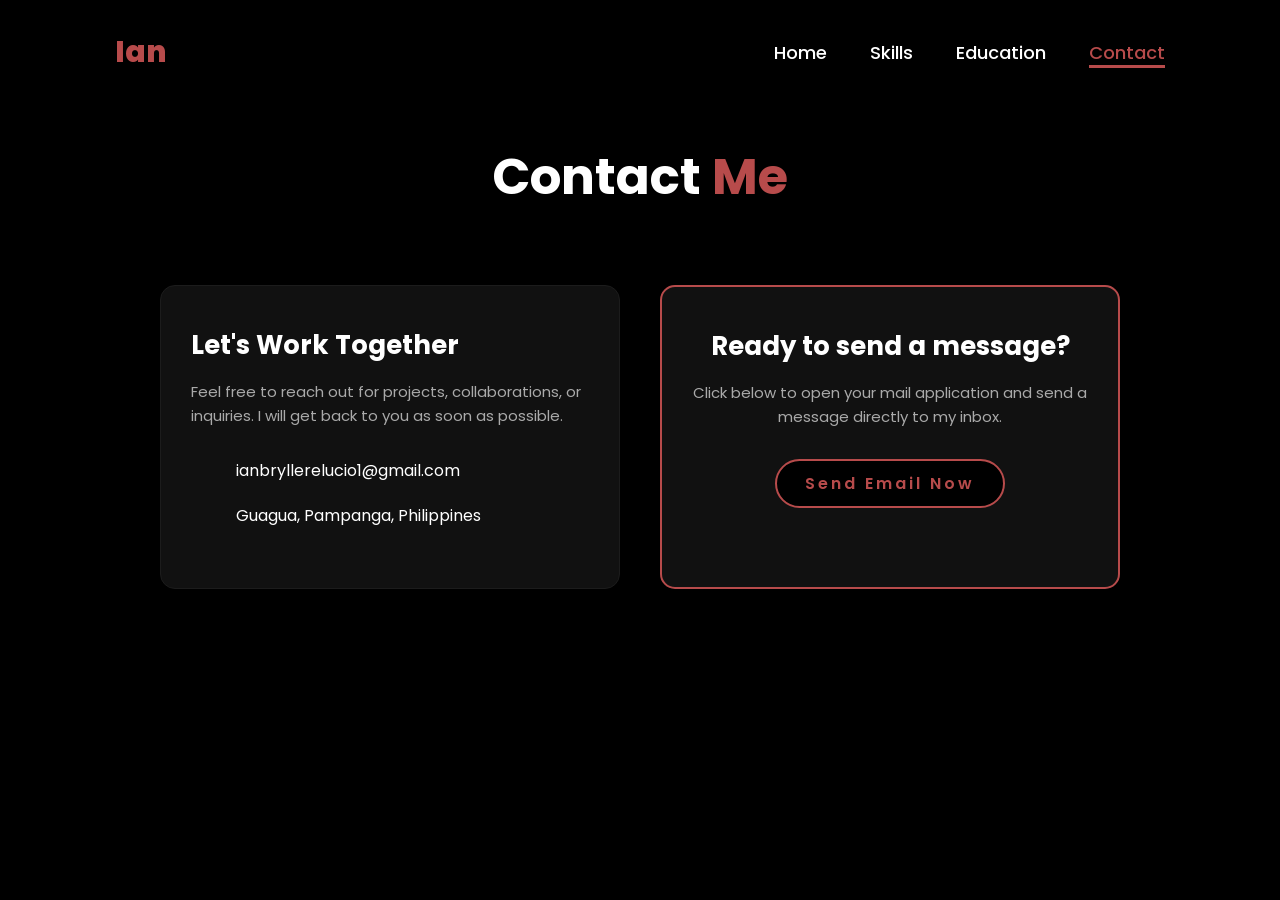
==== contact.html @ 58b4c827 "contact.html added" ====
<!DOCTYPE html>
<html lang="en">
<head>
    <meta charset="UTF-8">
    <meta name="viewport" content="width=device-width, initial-scale=1.0">
    <link rel="stylesheet" href="https://cloudflare.com">
    <link rel="stylesheet" href="style.css">
    <title>Contact Me - Ian</title>
</head>
<body>
    <header>
        <a href="index.html" class="logo">Ian</a>
        <nav>
            <a href="index.html">Home</a>
            <a href="skills.html">Skills</a>
            <a href="education.html">Education</a>
            <a href="contact.html" class="active">Contact</a> <!-- Added active class here -->
        </nav>
    </header>

    <section class="contact">
        <h2 class="heading">Contact <span>Me</span></h2>
        
        <div class="contact-container">
            <!-- Direct Info Card -->
            <div class="contact-info">
                <h3>Let's Work Together</h3>
                <p>Feel free to reach out for projects, collaborations, or inquiries. I will get back to you as soon as possible.</p>
                
                <div class="info-item">
                    <i class="fa-solid fa-envelope"></i>
                    <span>ianbryllerelucio1@gmail.com</span>
                </div>
                <div class="info-item">
                    <i class="fa-solid fa-location-dot"></i>
                    <span>Guagua, Pampanga, Philippines</span>
                </div>
            </div>

            <!-- Direct Quick Mail Button -->
            <div class="contact-action">
                <h3>Ready to send a message?</h3>
                <p>Click below to open your mail application and send a message directly to my inbox.</p>
                <a href="mailto:ianbryllerelucio1@://gmail.com" class="btn">Send Email Now</a>
            </div>
        </div>
    </section>
</body>
</html>
---- style.css ----
@import url('https://fonts.googleapis.com/css2?family=Poppins:wght@100;200;300;400;500;600&display=swap');

*{
    margin: 0;
    padding: 0;
    box-sizing: border-box;
    text-decoration: none;
    border: none;
    outline: none;
    font-family: 'Poppins', sans-serif;
}

html{
    font-size: 62.5%;
}

body{
    width: 100%;
    height: 100vh;
    overflow-x: hidden;
    background-color: black;
    color: white;
}

header{
    margin-top: 20px;
    position: fixed;
    top: 0;
    left: 0;
    width: 100%;
    padding: 1rem 9%;
    background-color: transparent;
    filter: drop-shadow(10px);
    display: flex;
    justify-content: space-between;
    align-items: center;
    z-index: 100;
}

.logo{
    font-size: 3rem;
    color: #b74b4b;
    font-weight: 800;
    cursor: pointer;
    transition: 0.5s ease;
}

.logo:hover{
    transform: scale(1.1);
}

nav a{
    font-size: 1.8rem;
    color: white;
    margin-left: 4rem;
    font-weight: 500;
    transition: 0.3s ease;
    border-bottom: 3px solid transparent;
}

nav a:hover,
nav a.active{
    color: #b74b4b;
    border-bottom: 3px solid #b74b4b;
}

@media(max-width:995px){
    nav{
        position: absolute;
        display: none;
        top: 0;
        right: 0;
        width: 40%;
        border-left: 3px solid #b74b4b;
        border-bottom: 3px solid #b74b4b;
        border-bottom-left-radius: 2rem;
        padding: 1rem solid;
        background-color: #161616;
        border-top: 0.1rem solid rgba(0,0,0,0.1);
    }

    nav.active{
        display: block;
    }

    nav a{
        display: block;
        font-size: 2rem;
        margin: 3rem 0;
    }

    nav a:hover,
    nav a.active{
        padding: 1rem;
        border-radius: 0.5rem;
        border-bottom: 0.5rem solid #b74b4b;
    }
}

section{
    min-height: 100vh;
    padding: 5rem 9% 5rem;
}

.home{
    display: flex;
    justify-content: center;
    align-items: center;
    gap: 8rem;
    background-color: black;
}

.home .home-content h1{
    font-size: 6rem;
    font-weight: 700;
    line-height: 1.3;
}

span{
    color: #b74b4b;
}

.home-content h3{
    font-size: 4rem;
    margin-bottom: 1rem;
    font-weight: 700;
}

.home-content p{
    font-size: 1.6rem;
}

.home-img{
    border-radius: 50%;
}

.home-img img{
    position: relative;
    width: 32vw;
    border-radius: 50%;
    box-shadow: 0 0 25px solid #b74b4b;
    cursor: pointer;
    transition: 0.2s linear;
}

.home-img img:hover{
    font-size: 1.8rem;
    font-weight: 500;
}

.social-icons a{
    display: inline-flex;
    justify-content: center;
    align-items: center;
    width: 4rem;
    height: 4rem;
    background-color: transparent;
    border: 0.2rem solid #b74b4b;
    font-size: 2rem;
    border-radius: 50%;
    margin: 3rem 1.5rem 3rem 0;
    transition: 0.3s ease;
    color: #b74b4b;
}

.social-icons a:hover{
    color: black;
    transform: scale(1.3) translateY(-5px);
    background-color: #b74b4b;
    box-shadow: 0  0 25px #b74b4b;
}

.btn{
    display: inline-block;
    padding: 1rem 2.8rem;
    background-color: black;
    border-radius: 4rem;
    font-size: 1.6rem;
    color: #b74b4b;
    letter-spacing: 0.3rem;
    font-weight: 600;
    border: 2px solid #b74b4b;
    transition: 0.3s ease;
    cursor: pointer;
}

.btn:hover{
    transform: scale3d(1.03);
    background-color: #b74b4b;
    color: black;
    box-shadow: 0 0 25px #b74b4b;
}

.typing-text{
    font-size: 34px;
    font-weight: 600;
    min-width: 280px;
}

.typing-text span{
    position: relative;
}

.typing-text span::before{
    content: "software Developer";
    color: #b74b4b;
    animation: words 20s infinite;
}

.typing-text span::after{
    content: "";
    background-color: black;
    position: absolute;
    width: calc(100% + 8px);
    height: 100%;
    border-left: 3px solid black;
    right: -8;
    animation: cursor 0.6s infinite;
}

@keyframes cursor{
    to{
        border-left: 3px solid #b74b4b;
    }
}

@keyframes words{
    0%, 100%{
        content: "Student";
    }

}

@media (max-width: 1000px){
    .home{
        gap: 4rem;
    }
}

@media(max-width:995px){
    .home{
        flex-direction: column;
        margin: 5rem 4rem;
    }

    .home .home-content h3{
        font-size: 2.5rem;
    }

    .home-content h1{
        font-size: 5rem;
    }

    .home-img img{
        width: 70vw;
        margin-top: 4rem;
    }
}

/* --- Skills Section Styling --- */

/* Base container adjustment to prevent overlapping with the fixed header */
.skills {
    padding-top: 14rem; 
    background-color: black;
    display: flex;
    flex-direction: column;
    align-items: center;
    justify-content: flex-start;
}

/* Section Title */
.heading {
    font-size: 5rem;
    font-weight: 700;
    margin-bottom: 5rem;
    text-align: center;
}

/* Grid layout for your items */
.skills-container {
    display: grid;
    grid-template-columns: repeat(auto-fit, minmax(250px, 1fr));
    gap: 3rem;
    width: 100%;
    max-width: 1200px;
    padding: 0 2rem;
}

/* Individual Card Design */
.skills-box {
    background-color: #111111;
    border: 2px solid #b74b4b;
    border-radius: 2rem;
    padding: 3rem 2rem;
    text-align: center;
    transition: 0.4s ease;
}

/* Icon style */
.skills-box i {
    font-size: 5rem;
    color: #b74b4b;
    margin-bottom: 1.5rem;
}

/* Skill Name */
.skills-box h3 {
    font-size: 2.2rem;
    color: white;
    margin-bottom: 1rem;
}

/* Skill Description Text */
.skills-box p {
    font-size: 1.4rem;
    color: #cccccc;
    line-height: 1.6;
}

.skills-box:hover {
    transform: translateY(-10px);
    box-shadow: 0 0 25px #b74b4b;
    background-color: #161616;
}

/* Mobile Responsiveness for Skills Page */
@media (max-width: 768px) {
    .skills {
        padding-top: 12rem;
    }
    .heading {
        font-size: 4rem;
    }
}
/* --- Education Section Styling --- */

.education {
    padding-top: 14rem; 
    background-color: black;
    display: flex;
    flex-direction: column;
    align-items: center;
    justify-content: flex-start;
}

.education-container {
    display: flex;
    flex-direction: column;
    gap: 3.5rem;
    width: 100%;
    max-width: 900px;
    padding: 0 2rem;
}

.education-box {
    background-color: #111111;
    border-left: 4px solid #b74b4b; /* Distinct timeline bar look on the left side */
    border-top: 1px solid #1c1c1c;
    border-right: 1px solid #1c1c1c;
    border-bottom: 1px solid #1c1c1c;
    border-radius: 1rem;
    padding: 3rem;
    transition: 0.4s ease;
}

.edu-year {
    font-size: 1.4rem;
    color: #b74b4b;
    font-weight: 600;
    margin-bottom: 1rem;
}

.edu-year i {
    margin-right: 0.8rem;
}

.education-box h3 {
    font-size: 2.4rem;
    color: white;
    margin-bottom: 0.5rem;
}

.education-box h4 {
    font-size: 1.6rem;
    color: #cccccc;
    font-weight: 400;
    margin-bottom: 1.5rem;
    font-style: italic;
}

.education-box p {
    font-size: 1.4rem;
    color: #aaaaaa;
    line-height: 1.6;
}

/* Timeline box interactive scale */
.education-box:hover {
    transform: translateX(10px); /* Slides slightly forward dynamically on hover */
    background-color: #161616;
    box-shadow: 0 0 20px rgba(183, 75, 75, 0.2);
}

@media (max-width: 768px) {
    .education {
        padding-top: 12rem;
    }
}
/* --- Contact Section Styling --- */

.contact {
    padding-top: 14rem; 
    background-color: black;
    display: flex;
    flex-direction: column;
    align-items: center;
    justify-content: flex-start;
}

.contact-container {
    display: grid;
    grid-template-columns: repeat(auto-fit, minmax(300px, 1fr));
    gap: 4rem;
    width: 100%;
    max-width: 1000px;
    padding: 0 2rem;
    margin-top: 2rem;
}

.contact-info, .contact-action {
    background-color: #111111;
    border: 1px solid #1c1c1c;
    border-radius: 1.5rem;
    padding: 4rem 3rem;
    transition: 0.4s ease;
}

.contact-info h3, .contact-action h3 {
    font-size: 2.6rem;
    color: white;
    margin-bottom: 1.5rem;
}

.contact-info p, .contact-action p {
    font-size: 1.5rem;
    color: #aaaaaa;
    line-height: 1.6;
    margin-bottom: 3rem;
}

.info-item {
    display: flex;
    align-items: center;
    gap: 1.5rem;
    margin-bottom: 2rem;
}

.info-item i {
    font-size: 2.2rem;
    color: #b74b4b;
    width: 3rem;
    text-align: center;
}

.info-item span {
    font-size: 1.6rem;
    color: white;
}

.contact-action {
    display: flex;
    flex-direction: column;
    align-items: center;
    text-align: center;
    border: 2px solid #b74b4b; /* Highlights the action box */
}

/* Interactive effects */
.contact-info:hover, .contact-action:hover {
    transform: translateY(-5px);
    box-shadow: 0 0 20px rgba(183, 75, 75, 0.15);
}

@media (max-width: 768px) {
    .contact {
        padding-top: 12rem;
    }
}
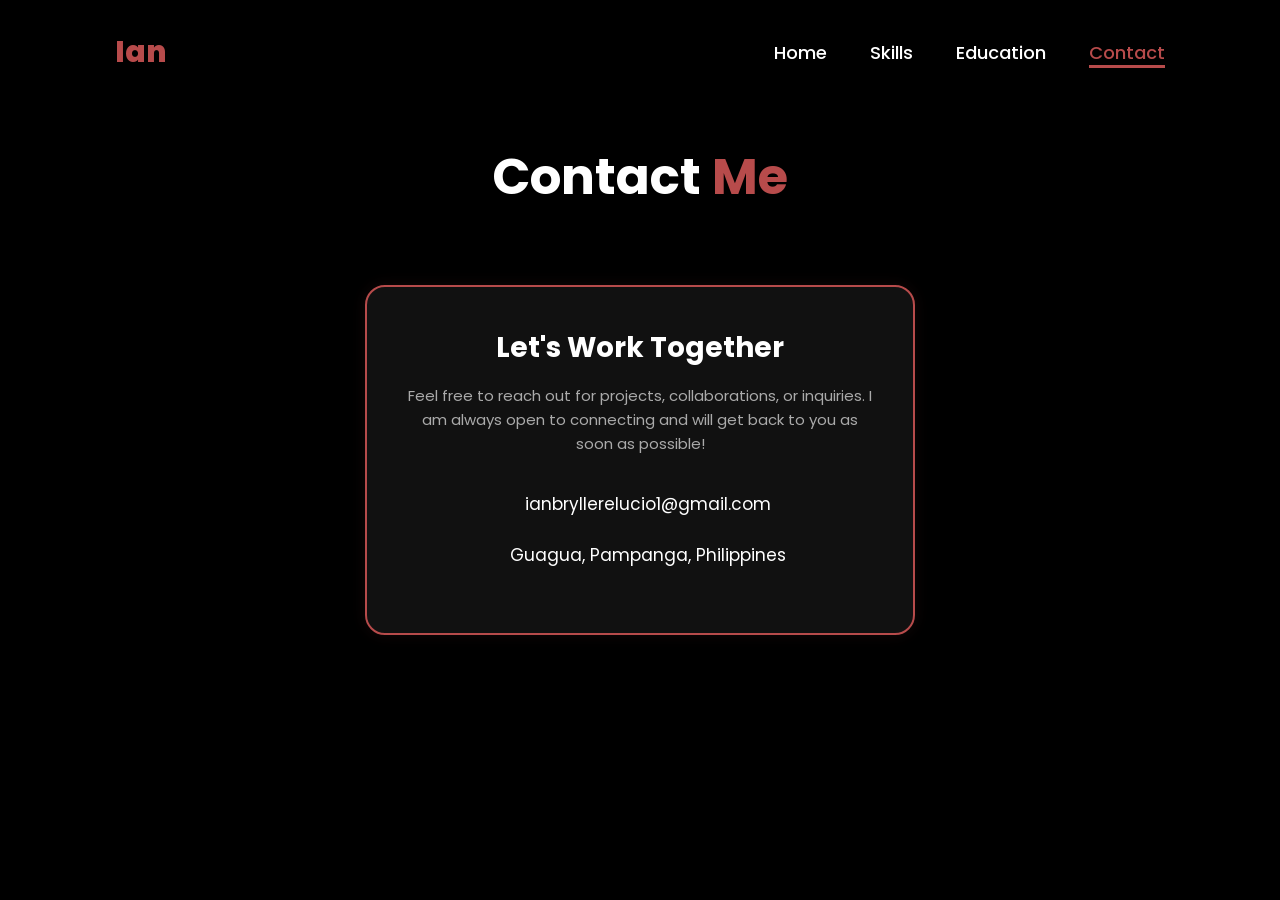
==== commit 85468fb4: "contact update" ====
--- a/contact.html
+++ b/contact.html
@@ -14,34 +14,26 @@
             <a href="index.html">Home</a>
             <a href="skills.html">Skills</a>
             <a href="education.html">Education</a>
-            <a href="contact.html" class="active">Contact</a> <!-- Added active class here -->
+            <a href="contact.html" class="active">Contact</a>
         </nav>
     </header>
 
     <section class="contact">
         <h2 class="heading">Contact <span>Me</span></h2>
         
-        <div class="contact-container">
-            <!-- Direct Info Card -->
-            <div class="contact-info">
-                <h3>Let's Work Together</h3>
-                <p>Feel free to reach out for projects, collaborations, or inquiries. I will get back to you as soon as possible.</p>
-                
-                <div class="info-item">
-                    <i class="fa-solid fa-envelope"></i>
-                    <span>ianbryllerelucio1@gmail.com</span>
-                </div>
-                <div class="info-item">
-                    <i class="fa-solid fa-location-dot"></i>
-                    <span>Guagua, Pampanga, Philippines</span>
-                </div>
+        <!-- Info Card -->
+        <div class="contact-card">
+            <h3>Let's Work Together</h3>
+            <p>Feel free to reach out for projects, collaborations, or inquiries. I am always open to connecting and will get back to you as soon as possible!</p>
+            
+            <div class="info-item">
+                <i class="fa-solid fa-envelope"></i>
+                <a href="mailto:ianbryllerelucio1@://gmail.com">ianbryllerelucio1@gmail.com</a>
             </div>
-
-            <!-- Direct Quick Mail Button -->
-            <div class="contact-action">
-                <h3>Ready to send a message?</h3>
-                <p>Click below to open your mail application and send a message directly to my inbox.</p>
-                <a href="mailto:ianbryllerelucio1@://gmail.com" class="btn">Send Email Now</a>
+            
+            <div class="info-item">
+                <i class="fa-solid fa-location-dot"></i>
+                <span>Guagua, Pampanga, Philippines</span>
             </div>
         </div>
     </section>
--- a/style.css
+++ b/style.css
@@ -259,7 +259,6 @@
 
 /* --- Skills Section Styling --- */
 
-/* Base container adjustment to prevent overlapping with the fixed header */
 .skills {
     padding-top: 14rem; 
     background-color: black;
@@ -269,7 +268,6 @@
     justify-content: flex-start;
 }
 
-/* Section Title */
 .heading {
     font-size: 5rem;
     font-weight: 700;
@@ -277,7 +275,6 @@
     text-align: center;
 }
 
-/* Grid layout for your items */
 .skills-container {
     display: grid;
     grid-template-columns: repeat(auto-fit, minmax(250px, 1fr));
@@ -287,7 +284,6 @@
     padding: 0 2rem;
 }
 
-/* Individual Card Design */
 .skills-box {
     background-color: #111111;
     border: 2px solid #b74b4b;
@@ -297,21 +293,18 @@
     transition: 0.4s ease;
 }
 
-/* Icon style */
 .skills-box i {
     font-size: 5rem;
     color: #b74b4b;
     margin-bottom: 1.5rem;
 }
 
-/* Skill Name */
 .skills-box h3 {
     font-size: 2.2rem;
     color: white;
     margin-bottom: 1rem;
 }
 
-/* Skill Description Text */
 .skills-box p {
     font-size: 1.4rem;
     color: #cccccc;
@@ -324,7 +317,6 @@
     background-color: #161616;
 }
 
-/* Mobile Responsiveness for Skills Page */
 @media (max-width: 768px) {
     .skills {
         padding-top: 12rem;
@@ -333,7 +325,6 @@
         font-size: 4rem;
     }
 }
-/* --- Education Section Styling --- */
 
 .education {
     padding-top: 14rem; 
@@ -355,7 +346,7 @@
 
 .education-box {
     background-color: #111111;
-    border-left: 4px solid #b74b4b; /* Distinct timeline bar look on the left side */
+    border-left: 4px solid #b74b4b;
     border-top: 1px solid #1c1c1c;
     border-right: 1px solid #1c1c1c;
     border-bottom: 1px solid #1c1c1c;
@@ -395,9 +386,8 @@
     line-height: 1.6;
 }
 
-/* Timeline box interactive scale */
 .education-box:hover {
-    transform: translateX(10px); /* Slides slightly forward dynamically on hover */
+    transform: translateX(10px);
     background-color: #161616;
     box-shadow: 0 0 20px rgba(183, 75, 75, 0.2);
 }
@@ -407,7 +397,6 @@
         padding-top: 12rem;
     }
 }
-/* --- Contact Section Styling --- */
 
 .contact {
     padding-top: 14rem; 
@@ -418,72 +407,68 @@
     justify-content: flex-start;
 }
 
-.contact-container {
-    display: grid;
-    grid-template-columns: repeat(auto-fit, minmax(300px, 1fr));
-    gap: 4rem;
+.contact-card {
+    background-color: #111111;
+    border: 2px solid #b74b4b;
+    border-radius: 2rem;
+    padding: 4rem;
     width: 100%;
-    max-width: 1000px;
-    padding: 0 2rem;
-    margin-top: 2rem;
-}
-
-.contact-info, .contact-action {
-    background-color: #111111;
-    border: 1px solid #1c1c1c;
-    border-radius: 1.5rem;
-    padding: 4rem 3rem;
+    max-width: 550px;
+    text-align: center;
+    box-shadow: 0 0 15px rgba(183, 75, 75, 0.1);
     transition: 0.4s ease;
-}
-
-.contact-info h3, .contact-action h3 {
-    font-size: 2.6rem;
+    margin: 2rem 2rem 0 2rem;
+}
+
+.contact-card h3 {
+    font-size: 2.8rem;
     color: white;
     margin-bottom: 1.5rem;
 }
 
-.contact-info p, .contact-action p {
+.contact-card p {
     font-size: 1.5rem;
     color: #aaaaaa;
     line-height: 1.6;
-    margin-bottom: 3rem;
-}
-
+    margin-bottom: 3.5rem;
+}
+
+/* Contact detail rows */
 .info-item {
     display: flex;
     align-items: center;
+    justify-content: center;
     gap: 1.5rem;
-    margin-bottom: 2rem;
+    margin-bottom: 2.5rem;
 }
 
 .info-item i {
-    font-size: 2.2rem;
-    color: #b74b4b;
-    width: 3rem;
-    text-align: center;
-}
-
-.info-item span {
-    font-size: 1.6rem;
-    color: white;
-}
-
-.contact-action {
-    display: flex;
-    flex-direction: column;
-    align-items: center;
-    text-align: center;
-    border: 2px solid #b74b4b; /* Highlights the action box */
-}
-
-/* Interactive effects */
-.contact-info:hover, .contact-action:hover {
-    transform: translateY(-5px);
-    box-shadow: 0 0 20px rgba(183, 75, 75, 0.15);
+    font-size: 2.4rem;
+    color: #b74b4b;
+}
+
+.info-item span, 
+.info-item a {
+    font-size: 1.7rem;
+    color: white;
+    transition: 0.2s ease;
+}
+
+.info-item a:hover {
+    color: #b74b4b;
+    text-decoration: underline;
+}
+
+.contact-card:hover {
+    transform: translateY(-8px);
+    box-shadow: 0 0 25px #b74b4b;
 }
 
 @media (max-width: 768px) {
     .contact {
         padding-top: 12rem;
     }
+    .contact-card {
+        padding: 3rem 2rem;
+    }
 }
